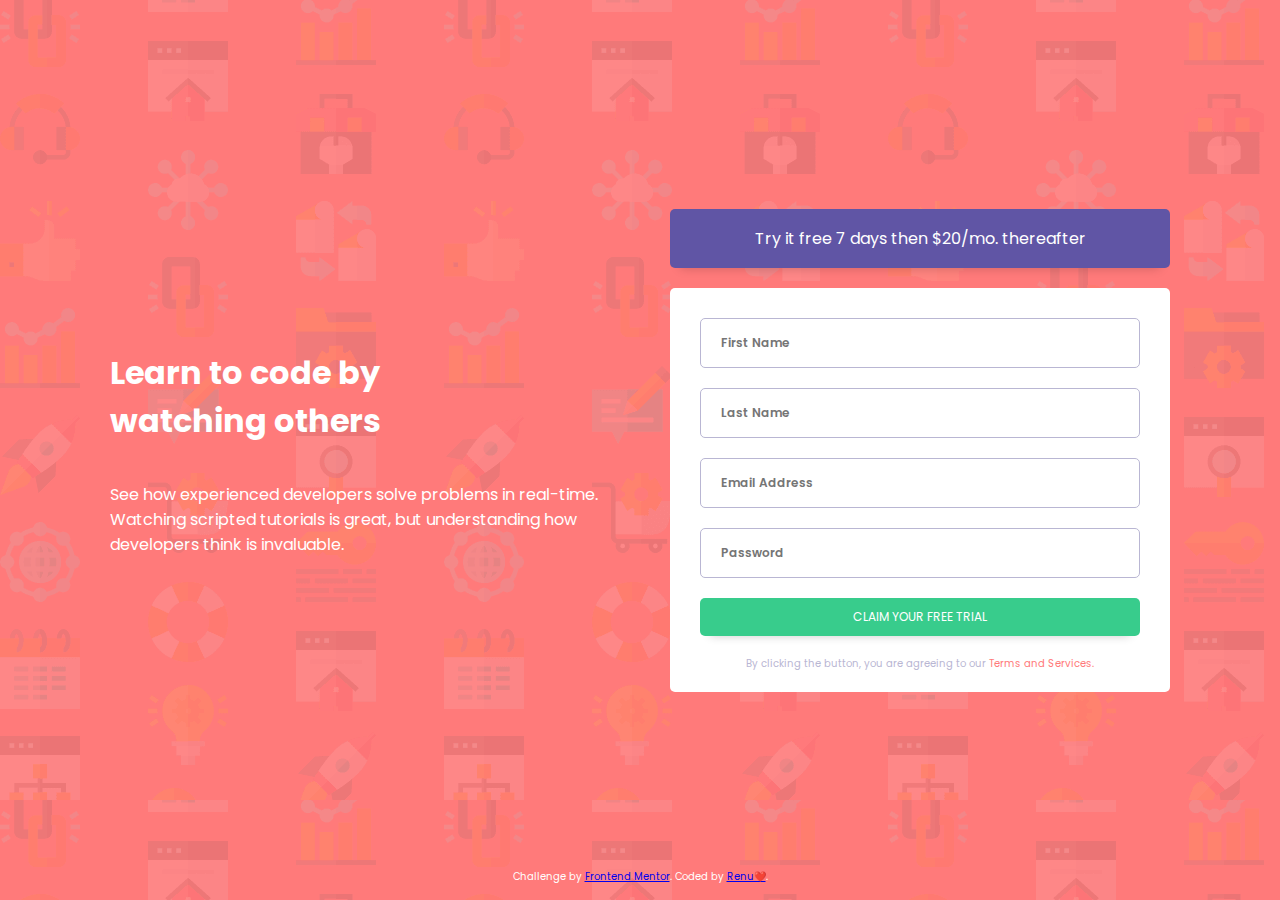
==== intro-component-with-signup-form-master/index.html @ 8f9e0e5d "Committing signup form" ====
<!DOCTYPE html>
<html lang="en">
<head>
  <meta charset="UTF-8">
  <meta name="viewport" content="width=device-width, initial-scale=1.0"> <!-- displays site properly based on user's device -->

  <link rel="icon" type="image/png" sizes="32x32" href="./images/favicon-32x32.png">
  
  <title>Frontend Mentor | Intro component with sign up form</title>

  <link rel="stylesheet" href="styles.css">
</head>
<body>
<div class="container">
  <div class="sec-one">
    <h1>Learn to code by watching others</h1>
    <p>See how experienced developers solve problems in real-time. Watching scripted tutorials is great, 
      but understanding how developers think is invaluable.
    </p>
  </div>
  <div class="sec-two">
    <div class="pricing">
      <p>Try it free 7 days then $20/mo. thereafter</p>
    </div>
    <div class="form">
      <form>
        <input type="text" id="firstName" name="firstName" placeholder="First Name" autocomplete="given-name">
        <span class="span"></span>
        <input type="text" id="lastName" name="lastName" placeholder="Last Name" autocomplete="family-name">
        <span class="span"></span>
        <input type="email" id="email" name="email" placeholder="Email Address" autocomplete="email">
        <span class="span"></span>
        <input type="password" id="password" name="password" placeholder="Password" autocomplete="new-password">
        <span class="span"></span>
        <button id="submit">Claim your free trial</button>
        <p>By clicking the button, you are agreeing to our <span>Terms and Services.</span></p>
    </form>
    </div>
  </div>
  
</div>
  <footer>
    <p class="attribution">
      Challenge by <a href="https://www.frontendmentor.io?ref=challenge" target="_blank">Frontend Mentor</a>. 
      Coded by <a href="#">Renu❤️</a>.
    </p>
  </footer>
  <script href="script.js"></script>
</body>
</html>
---- intro-component-with-signup-form-master/styles.css ----
@import url('https://fonts.googleapis.com/css2?family=Poppins:wght@400;500;600;700&display=swap');
body{
    box-sizing: border-box;
    margin: 0;
    padding: 0;
    font-family: 'Poppins', sans-serif;
    display: flex;
    flex-direction: column;
    justify-content: center;
    align-items: center;
    height: 100vh;
    background-image: url("images/bg-intro-desktop.png");
    font-size: 16px;
    background-color: hsl(0, 100%, 74%) ;
    position: relative;
    
}
.container{
    display: flex;
}
h1,p{
    color: white;
}
.sec-one{
    text-align: left;
    padding: 30px;
    width: 500px;
    display: flex;
    flex-direction: column;
    justify-content: center;
    align-items: flex-start;
}
.sec-two{
    text-align: center;
    padding: 30px;
    width: 500px;
}
.pricing{
    padding: 1px;
    border-radius: 5px;
    margin-bottom: 20px;
    background-color: hsl(248, 32%, 49%);
    box-shadow: 0 10px 10px -10px rgba(0, 0, 0, 0.2); 
}
form{
    display: flex;
    flex-direction: column;
    gap: 10px;
    padding: 30px 30px 10px 30px;
    background-color: white;
    text-align: center;
    font-size: 12px;
    border-radius: 5px;
    
}
input{
    padding: 15px 20px;
    border: 1px solid hsl(246, 25%, 77%);
    border-radius: 5px;
    font-weight: 600;
}
.form p{
    color: hsl(246, 25%, 77%);
    font-size: 10px;
}
input, button{
    font-family: inherit;
    font-size: inherit;
}
button{
    cursor: pointer;
    padding: 10px 0;
    border-radius: 5px;
    background-color: hsl(154, 59%, 51%);
    border: none;
    color: white;
    text-transform: uppercase;
    box-shadow: 0 10px 10px -10px rgba(0, 0, 0, 0.2); 
}
footer{
    position: absolute;
    bottom: 5px;
    font-size: 10px;
}
span{
    color: hsl(0, 100%, 74%);
}
h1{
    width: 300px;
    text-align: left;
}
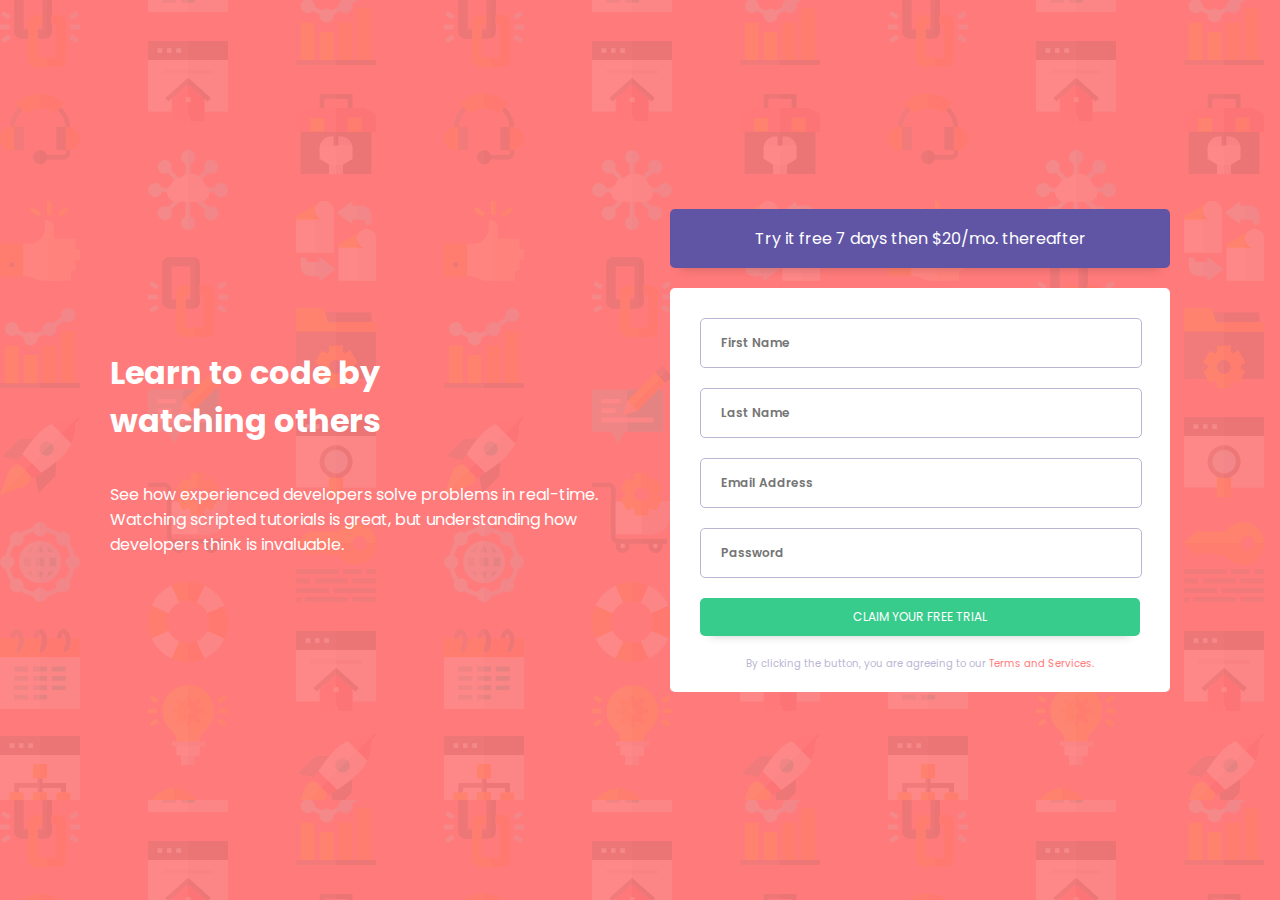
==== commit 9b5ab6e8: "Adding js" ====
--- a/intro-component-with-signup-form-master/index.html
+++ b/intro-component-with-signup-form-master/index.html
@@ -23,28 +23,29 @@
       <p>Try it free 7 days then $20/mo. thereafter</p>
     </div>
     <div class="form">
-      <form>
-        <input type="text" id="firstName" name="firstName" placeholder="First Name" autocomplete="given-name">
+      <form class="form-fm" id="signup">
+        <input type="text" id="firstName" class="fNameIp" name="firstName" placeholder="First Name" autocomplete="given-name">
+        <!-- <svg width="24" height="24" xmlns="http://www.w3.org/2000/svg"><g fill="none" fill-rule="evenodd"><circle fill="#FF7979" cx="12" cy="12" r="12"/><rect fill="#FFF" x="11" y="6" width="2" height="9" rx="1"/><rect fill="#FFF" x="11" y="17" width="2" height="2" rx="1"/></g></svg> -->
         <span class="span"></span>
-        <input type="text" id="lastName" name="lastName" placeholder="Last Name" autocomplete="family-name">
+        <input type="text" id="lastName" class="lNameIp" name="lastName" placeholder="Last Name" autocomplete="family-name">
         <span class="span"></span>
-        <input type="email" id="email" name="email" placeholder="Email Address" autocomplete="email">
+        <input type="email" id="email" class="emIp" name="email" placeholder="Email Address" autocomplete="email">
         <span class="span"></span>
-        <input type="password" id="password" name="password" placeholder="Password" autocomplete="new-password">
+        <input type="password" id="password" class="pwdIp" name="password" placeholder="Password" autocomplete="new-password">
         <span class="span"></span>
-        <button id="submit">Claim your free trial</button>
+        <button id="submit" type="submit">Claim your free trial</button>
         <p>By clicking the button, you are agreeing to our <span>Terms and Services.</span></p>
     </form>
     </div>
   </div>
   
 </div>
-  <footer>
+  <!-- <footer>
     <p class="attribution">
       Challenge by <a href="https://www.frontendmentor.io?ref=challenge" target="_blank">Frontend Mentor</a>. 
       Coded by <a href="#">Renu❤️</a>.
     </p>
-  </footer>
-  <script href="script.js"></script>
+  </footer> -->
+  <script src="script.js"></script>
 </body>
 </html>--- a/intro-component-with-signup-form-master/styles.css
+++ b/intro-component-with-signup-form-master/styles.css
@@ -12,7 +12,6 @@
     background-image: url("images/bg-intro-desktop.png");
     font-size: 16px;
     background-color: hsl(0, 100%, 74%) ;
-    position: relative;
     
 }
 .container{
@@ -58,6 +57,9 @@
     border: 1px solid hsl(246, 25%, 77%);
     border-radius: 5px;
     font-weight: 600;
+    width: 400px;
+    position: relative;
+
 }
 .form p{
     color: hsl(246, 25%, 77%);
@@ -77,15 +79,40 @@
     text-transform: uppercase;
     box-shadow: 0 10px 10px -10px rgba(0, 0, 0, 0.2); 
 }
-footer{
+/* footer{
     position: absolute;
     bottom: 5px;
     font-size: 10px;
-}
+} */
 span{
     color: hsl(0, 100%, 74%);
 }
 h1{
     width: 300px;
     text-align: left;
+}
+.border{
+    border-color: red;
+}
+input i{
+    color: hsl(0, 100%, 74%);
+}
+.span{
+    color: hsl(0, 100%, 74%);
+    margin-left: auto;
+    padding-right: 10px;
+    font-style: italic;
+}
+svg{
+    position: absolute;
+    right: 0;
+    top: auto;
+    bottom: auto;
+}
+
+@media (max-width: 500px){
+    .container{
+        flex-direction: column;
+        width: 350px;
+    }
 }